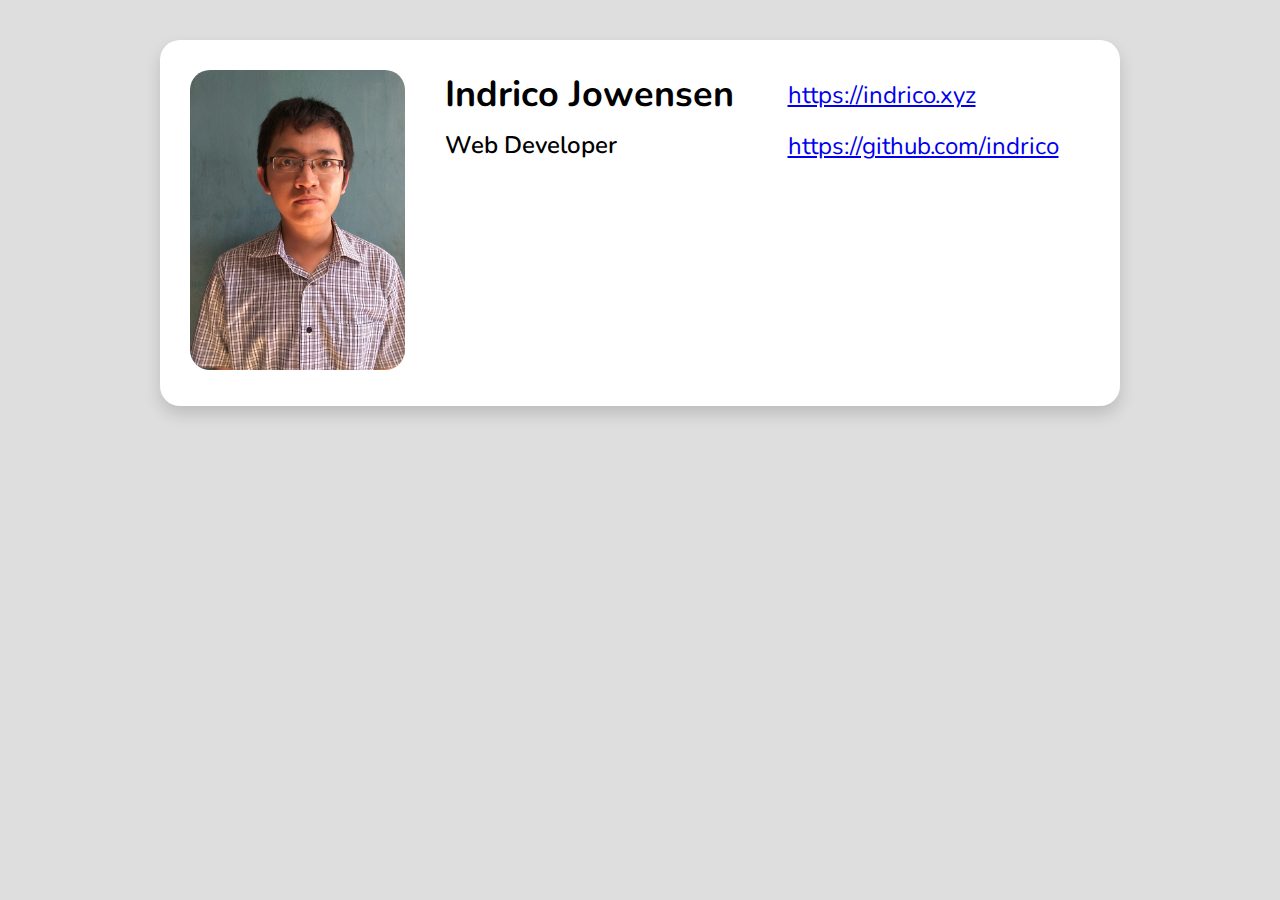
==== index.html @ d7a7d0f8 "Header Profile" ====
<!DOCTYPE html>
<html lang="en">
<head>
  <meta charset="UTF-8">
  <meta http-equiv="X-UA-Compatible" content="IE=edge">
  <meta name="viewport" content="width=device-width, initial-scale=1.0">
  <title>Indrico Portopolio</title>
  <link rel="stylesheet" href="https://cdnjs.cloudflare.com/ajax/libs/font-awesome/5.15.1/css/all.min.css" integrity="sha512-+4zCK9k+qNFUR5X+cKL9EIR+ZOhtIloNl9GIKS57V1MyNsYpYcUrUeQc9vNfzsWfV28IaLL3i96P9sdNyeRssA==" crossorigin="anonymous" />
  <link rel="preconnect" href="https://fonts.gstatic.com">
  <link href="https://fonts.googleapis.com/css2?family=Nunito:wght@400;600;700&display=swap" rel="stylesheet">
  <link rel="stylesheet" href="style.css">
</head>
<body>
  <section class="profile">
    <div class="profile-picture">
      <img src="Image/profile.jpg">
    </div>
    <div class="profile-description">
      <div class="profile-header">
        <div class="profile-name">
          <h2 class="profile-name">Indrico Jowensen</h2>
          <p class="profile-job">Web Developer</p>
        </div>
        <div class="profile-contact">
          <p><i class="fas fa-globe" title="Website"></i><a href='https://indrico.xyz'>https://indrico.xyz</a></p>
          <p><i class="fab fa-github" title="Github"></i><a href='https://github.com/indrico'>https://github.com/indrico</a></p>
        </div>
      </div>
    </div>
  </section>
</body>
</html>
---- style.css ----
* {
    box-sizing: border-box;
    margin: 0;
    padding: 0;
}

body {
    font-family: 'Nunito', sans-serif;
    max-width: 75%;
    margin: auto;
    background: #dedede;
}

section {
    background: white;
    border-radius: 20px;
    box-shadow: 0 .5rem 1rem rgba(0,0,0,.15);
}

.profile {
    display: grid;
    grid-template-columns: 1fr 3fr;
    column-gap: 40px;
    margin-top: 40px;
    margin-bottom: 20px;
    padding: 30px;
}

.profile-picture img {
    width: 100%;
    height: 300px;
    object-fit: cover;
    object-position: 0% 15%;
    border-radius: 20px;
}

.profile-header {
    display: grid;
    grid-template-columns: 1fr 1fr;
    column-gap: 20px;
}

.profile-name {
    font-weight: 700;
    font-size: 36px;
    margin-bottom: 10px;
}

.profile-job {
    font-weight: 600;
    font-size: 24px;
}

.profile-contact {
    display: flex;
    flex-direction: column;
    justify-content: space-around;
}

.profile-contact p {
    font-size: 24px;
}

.profile-contact i {
    margin-right: 10px;
}
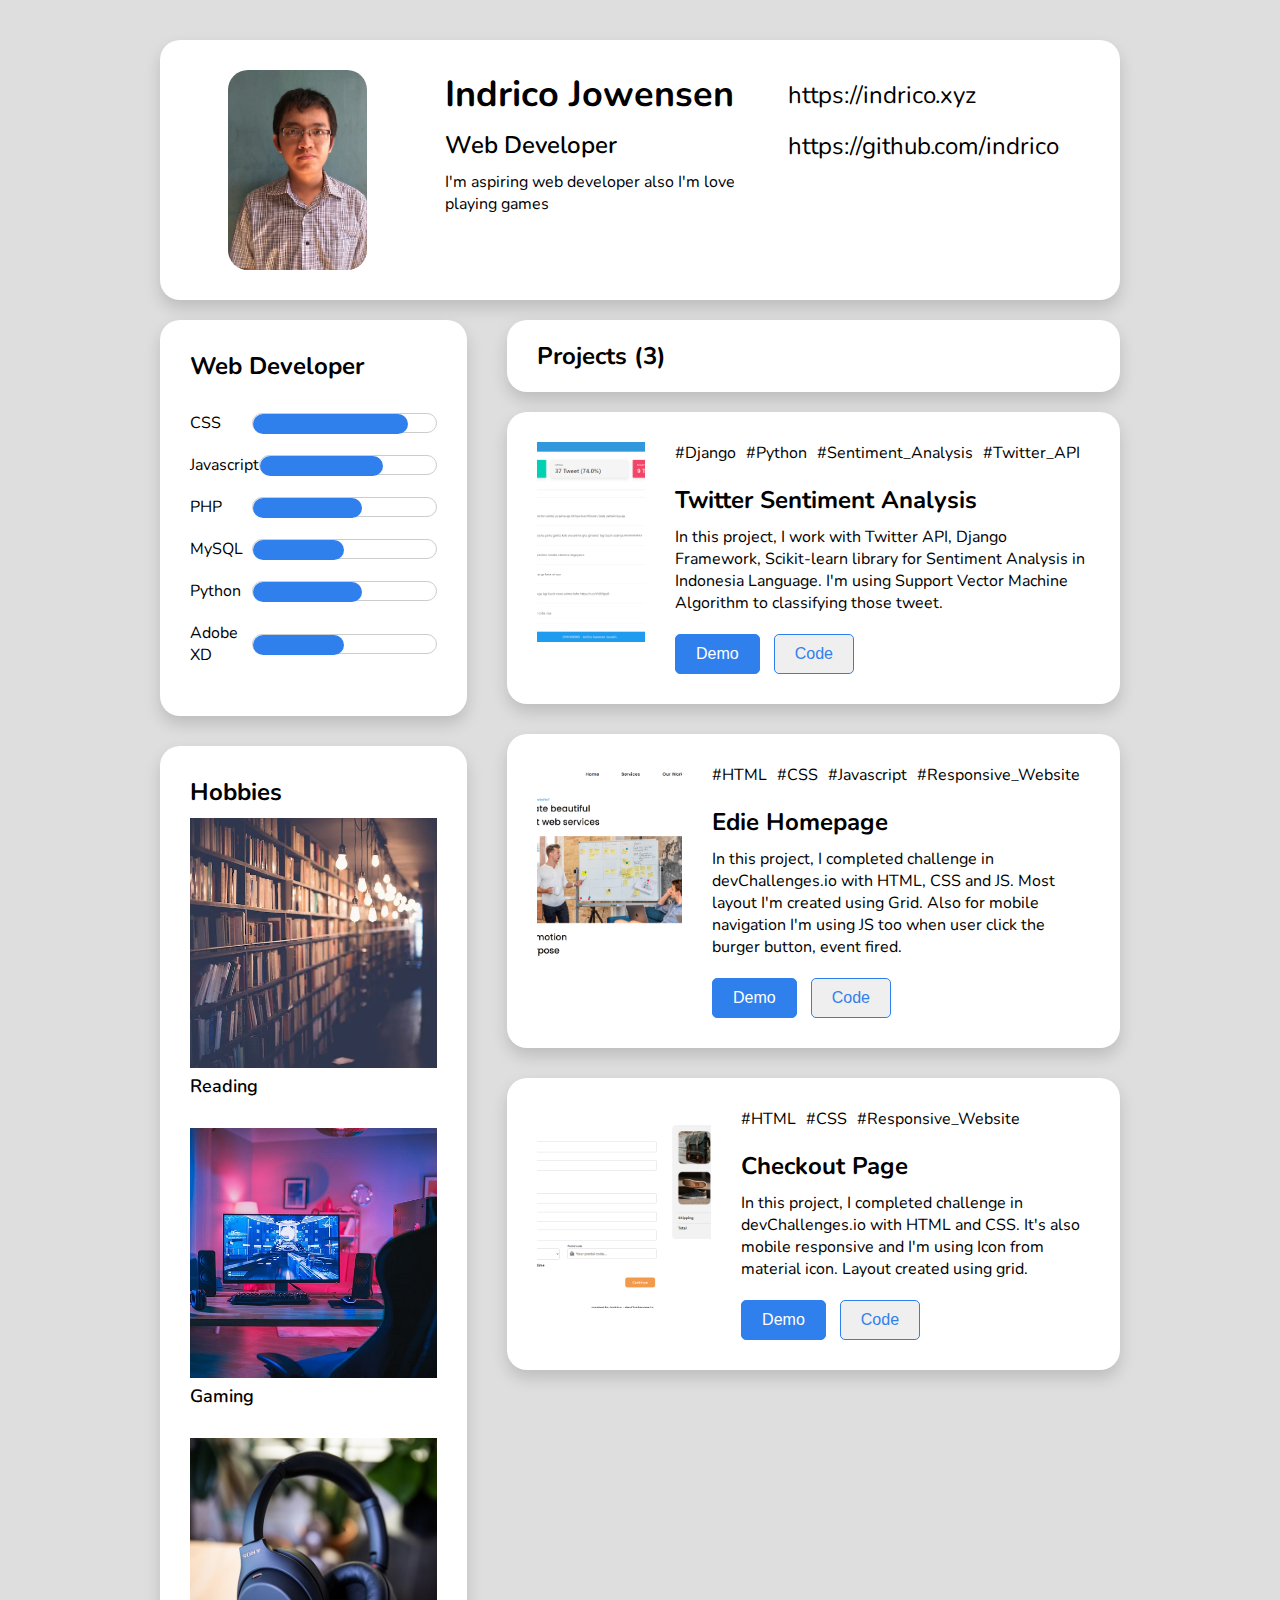
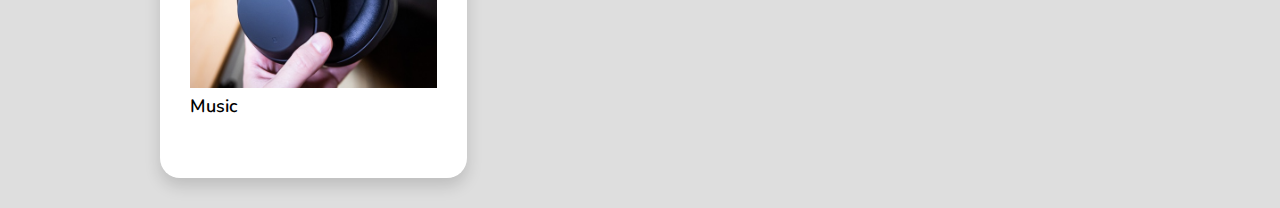
==== commit 2a932800: "Portfolio nearly completed" ====
--- a/index.html
+++ b/index.html
@@ -1,32 +1,185 @@
 <!DOCTYPE html>
 <html lang="en">
+
 <head>
-  <meta charset="UTF-8">
-  <meta http-equiv="X-UA-Compatible" content="IE=edge">
-  <meta name="viewport" content="width=device-width, initial-scale=1.0">
-  <title>Indrico Portopolio</title>
-  <link rel="stylesheet" href="https://cdnjs.cloudflare.com/ajax/libs/font-awesome/5.15.1/css/all.min.css" integrity="sha512-+4zCK9k+qNFUR5X+cKL9EIR+ZOhtIloNl9GIKS57V1MyNsYpYcUrUeQc9vNfzsWfV28IaLL3i96P9sdNyeRssA==" crossorigin="anonymous" />
-  <link rel="preconnect" href="https://fonts.gstatic.com">
-  <link href="https://fonts.googleapis.com/css2?family=Nunito:wght@400;600;700&display=swap" rel="stylesheet">
-  <link rel="stylesheet" href="style.css">
+	<meta charset="UTF-8">
+	<meta http-equiv="X-UA-Compatible" content="IE=edge">
+	<meta name="viewport" content="width=device-width, initial-scale=1.0">
+	<title>Indrico Portopolio</title>
+	<link rel="stylesheet" href="https://cdnjs.cloudflare.com/ajax/libs/font-awesome/5.15.1/css/all.min.css"
+		integrity="sha512-+4zCK9k+qNFUR5X+cKL9EIR+ZOhtIloNl9GIKS57V1MyNsYpYcUrUeQc9vNfzsWfV28IaLL3i96P9sdNyeRssA=="
+		crossorigin="anonymous" />
+	<link rel="preconnect" href="https://fonts.gstatic.com">
+	<link href="https://fonts.googleapis.com/css2?family=Nunito:wght@400;600;700&display=swap" rel="stylesheet">
+	<link rel="stylesheet" href="style.css">
 </head>
+
 <body>
-  <section class="profile">
-    <div class="profile-picture">
-      <img src="Image/profile.jpg">
-    </div>
-    <div class="profile-description">
-      <div class="profile-header">
-        <div class="profile-name">
-          <h2 class="profile-name">Indrico Jowensen</h2>
-          <p class="profile-job">Web Developer</p>
-        </div>
-        <div class="profile-contact">
-          <p><i class="fas fa-globe" title="Website"></i><a href='https://indrico.xyz'>https://indrico.xyz</a></p>
-          <p><i class="fab fa-github" title="Github"></i><a href='https://github.com/indrico'>https://github.com/indrico</a></p>
-        </div>
-      </div>
-    </div>
-  </section>
+	<section class="profile">
+		<div class="profile-picture">
+			<img src="Image/profile.jpg">
+		</div>
+		<div class="profile-description">
+			<div class="profile-header">
+				<div class="profile-name">
+					<h2 class="profile-name">Indrico Jowensen</h2>
+					<p class="profile-job">Web Developer</p>
+				</div>
+				<div class="profile-contact">
+					<p><i class="fas fa-globe" title="Website"></i><a href='https://indrico.xyz'>https://indrico.xyz</a>
+					</p>
+					<p><i class="fab fa-github" title="Github"></i><a
+							href='https://github.com/indrico'>https://github.com/indrico</a></p>
+				</div>
+				<p class="profile-bio">I'm aspiring web developer also I'm love playing games</p>
+			</div>
+		</div>
+	</section>
+
+	<div class="grid">
+		<div class="grid-left">
+			<section class="skill">
+				<h2>Web Developer</h2>
+				<div class="skill-list">
+					<div class="skill-item">
+						<p>CSS</p>
+						<div class="progress" >
+							<div class="progress-bar" id="CSS"></div>
+						</div>
+					</div>
+					<div class="skill-item">
+						<p>Javascript</p>
+						<div class="progress" >
+							<div class="progress-bar" id="Javascript"></div>
+						</div>
+					</div>
+					<div class="skill-item">
+						<p>PHP</p>
+						<div class="progress" >
+							<div class="progress-bar" id="PHP"></div>
+						</div>
+					</div>
+					<div class="skill-item">
+						<p>MySQL</p>
+						<div class="progress" >
+							<div class="progress-bar" id="MySQL"></div>
+						</div>
+					</div>
+					<div class="skill-item">
+						<p>Python</p>
+						<div class="progress" >
+							<div class="progress-bar" id="PHP"></div>
+						</div>
+					</div>
+					<div class="skill-item">
+						<p>Adobe XD</p>
+						<div class="progress" >
+							<div class="progress-bar" id="Adobe-XD"></div>
+						</div>
+					</div>
+				</div>
+			</section>
+			<section class="hobbies">
+				<h2>Hobbies</h2>
+				<div class="hobby-list">
+					<div class="hobby-item">
+						<img src="Image/books.webp">
+						<p>Reading</p>
+					</div>
+					<div class="hobby-item">
+						<img src="Image/gamer_room.jpg">
+						<p>Gaming</p>
+					</div>
+					<div class="hobby-item">
+						<img src="Image/headphone.jpg">
+						<p>Music</p>
+					</div>
+				</div>
+			</section>
+		</div>
+		<div class="grid-right">
+			<section class="project-header">
+				<h2>Projects (3)</h2>
+			</section>
+
+			<section class="projects">
+				<img src='Image/sentiment_analysis.png'>
+				<div class="project-description">
+					<div class="project-hashtags">
+						<div class="hashtag-item">#Django</div>
+						<div class="hashtag-item">#Python</div>
+						<div class="hashtag-item">#Sentiment_Analysis</div>
+						<div class="hashtag-item">#Twitter_API</div>
+					</div>
+					<div class="project-heading">
+						<h2>Twitter Sentiment Analysis</h2>
+					</div>
+					<div class="project-overview">
+						<p>
+							In this project, I work with Twitter API, Django Framework, 
+							Scikit-learn library for Sentiment Analysis in Indonesia Language.
+						
+							I'm using Support Vector Machine Algorithm to classifying those tweet.
+						</p>
+					</div>
+					<div class="demo">
+						<a href='https://indrico-analisa-sentimen.herokuapp.com/'><button class="btn btn-demo">Demo</button></a>
+						<a href='https://github.com/Indrico/Sentiment_Analysis'><button class="btn btn-code">Code</button></a>
+					</div>
+				</div>
+			</section>
+
+			<section class="projects">
+				<img src='Image/edie_homepage.png'>
+				<div class="project-description">
+					<div class="project-hashtags">
+						<div class="hashtag-item">#HTML</div>
+						<div class="hashtag-item">#CSS</div>
+						<div class="hashtag-item">#Javascript</div>
+						<div class="hashtag-item">#Responsive_Website</div>
+					</div>
+					<div class="project-heading">
+						<h2>Edie Homepage</h2>
+					</div>
+					<div class="project-overview">
+						<p>
+							In this project, I completed challenge in devChallenges.io with HTML, CSS and JS.
+							Most layout I'm created using Grid. Also for mobile navigation I'm using JS too when
+							user click the burger button, event fired.
+						</p>
+					</div>
+					<div class="demo">
+						<a href='https://indrico-edie-homepage.netlify.app/'><button class="btn btn-demo">Demo</button></a>
+						<a href='https://github.com/Indrico/edie-homepage'><button class="btn btn-code">Code</button></a>
+					</div>
+				</div>
+			</section>
+			
+			<section class="projects">
+				<img src='Image/checkout_page.png'>
+				<div class="project-description">
+					<div class="project-hashtags">
+						<div class="hashtag-item">#HTML</div>
+						<div class="hashtag-item">#CSS</div>
+						<div class="hashtag-item">#Responsive_Website</div>
+					</div>
+					<div class="project-heading">
+						<h2>Checkout Page</h2>
+					</div>
+					<div class="project-overview">
+						<p>
+							In this project, I completed challenge in devChallenges.io with HTML and CSS.
+							It's also mobile responsive and I'm using Icon from material icon. Layout created using grid.
+						</p>
+					</div>
+					<div class="demo">
+						<a href='https://indrico-checkout-page.netlify.app/'><button class="btn btn-demo">Demo</button></a>
+						<a href='https://github.com/Indrico/checkout-page'><button class="btn btn-code">Code</button></a>
+					</div>
+				</div>
+			</section>
+		</div>
+	</div>
 </body>
+
 </html>--- a/style.css
+++ b/style.css
@@ -26,9 +26,15 @@
     padding: 30px;
 }
 
+.profile-picture {
+    display: flex;
+    justify-content: center;
+    align-items: center;
+}
+
 .profile-picture img {
-    width: 100%;
-    height: 300px;
+    width: 65%;
+    height: 200px;
     object-fit: cover;
     object-position: 0% 15%;
     border-radius: 20px;
@@ -63,4 +69,140 @@
 
 .profile-contact i {
     margin-right: 10px;
+}
+
+.profile-contact p a {
+    text-decoration: none;
+    color: unset;
+}
+
+.grid {
+    display: grid;
+    grid-template-columns: 1fr 2fr;
+    column-gap: 40px;
+}
+
+.skill, .hobbies{
+    padding: 30px;
+    margin-bottom: 30px;
+}
+
+.skill h2{
+    margin-bottom: 30px;
+}
+
+.skill-item {
+    display: grid;
+    align-items: center;
+    grid-template-columns: 1fr 3fr;
+    margin-bottom: 20px;
+}
+
+.progress {
+    height: 20px;
+    background: white;
+    width: 100%;
+    border: 1px solid #ccc;
+    border-radius: 10px;
+}
+
+.progress-bar {
+    height: 20px;
+    background: #2F80ED;
+    border-radius: 10px;
+}
+
+#CSS {
+    width: 85%;
+}
+
+#Javascript {
+    width: 70%;
+}
+
+#PHP {
+    width: 60%;
+}
+
+#Python {
+    width: 60%;
+}
+
+#MySQL {
+    width: 50%;
+}
+
+#Adobe-XD {
+    width: 50%;
+}
+
+.hobbies h2{
+    margin-bottom: 10px;
+}
+
+.hobby-item {
+    margin-bottom: 30px;
+}
+
+.hobby-item p {
+    font-size: 18px;
+    font-weight: 600;
+}
+
+.hobby-item img{
+    width: 100%;
+    height: 250px;
+    object-fit: cover;
+}
+
+.project-header {
+    padding: 20px 30px;
+    margin-bottom: 20px;
+}
+
+.projects{
+    padding: 30px;
+    display: grid;
+    grid-template-columns: 1fr 2fr;
+    column-gap: 30px;
+    margin-bottom: 30px;
+}
+
+.projects img{
+    width: 100%;
+    height: 200px;
+    object-fit: cover;
+}
+
+.project-hashtags{
+    display: flex;
+}
+
+.hashtag-item {
+    margin-right: 10px;
+    margin-bottom: 20px;
+}
+
+.project-heading{
+    margin-bottom: 10px;
+}
+
+.project-overview{
+    margin-bottom: 20px;
+}
+
+.btn {
+    padding: 10px 20px;
+    font-size: 16px;
+    outline: 0;
+    border: 1px solid #2F80ED;
+    border-radius: 5px;
+    color: #2F80ED;
+    margin-right: 10px;
+    cursor: pointer;
+}
+
+.btn-demo{
+    background: #2F80ED;
+    color: white;
 }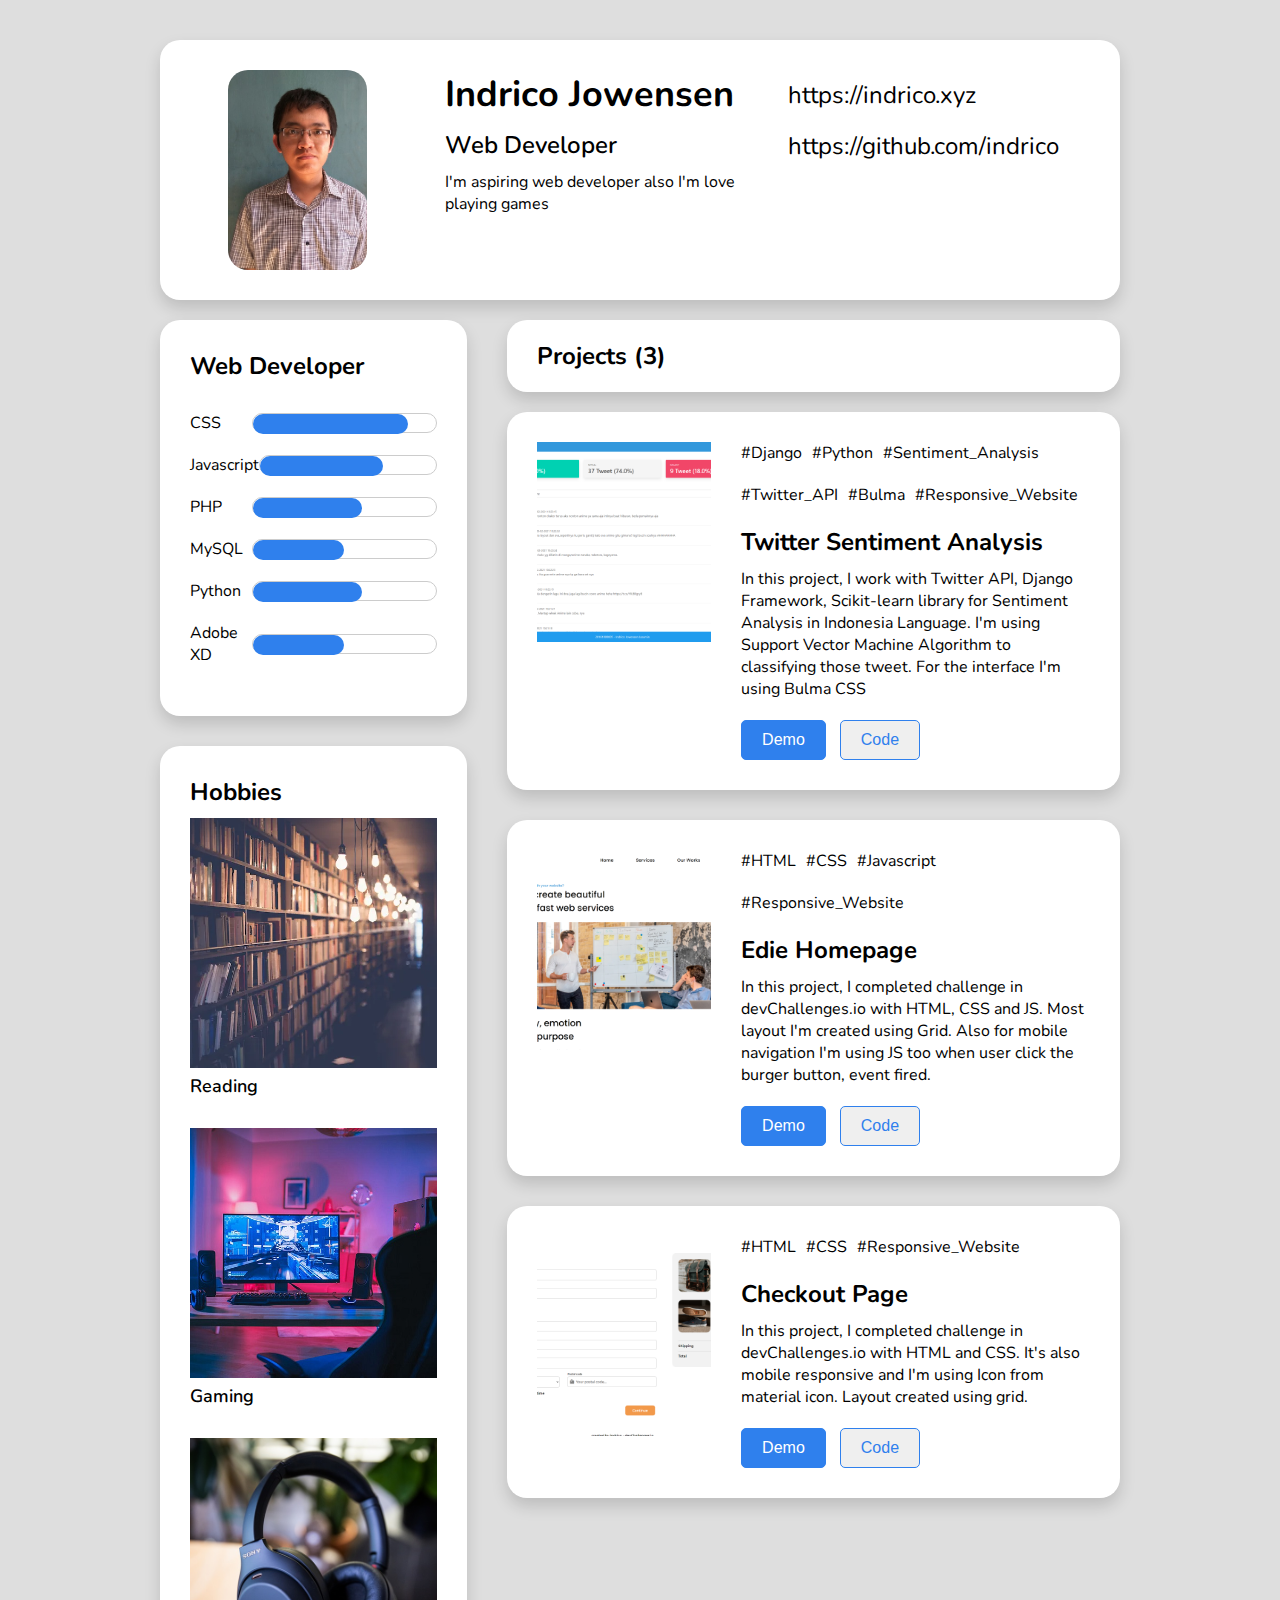
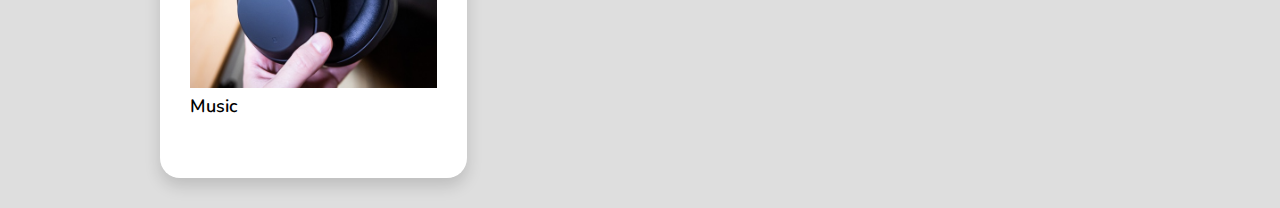
==== commit 1b467002: "Javascript reworked" ====
--- a/index.html
+++ b/index.html
@@ -99,87 +99,16 @@
 		</div>
 		<div class="grid-right">
 			<section class="project-header">
-				<h2>Projects (3)</h2>
+				<h2>Projects <span id='total-project'></span> </h2>
 			</section>
 
-			<section class="projects">
-				<img src='Image/sentiment_analysis.png'>
-				<div class="project-description">
-					<div class="project-hashtags">
-						<div class="hashtag-item">#Django</div>
-						<div class="hashtag-item">#Python</div>
-						<div class="hashtag-item">#Sentiment_Analysis</div>
-						<div class="hashtag-item">#Twitter_API</div>
-					</div>
-					<div class="project-heading">
-						<h2>Twitter Sentiment Analysis</h2>
-					</div>
-					<div class="project-overview">
-						<p>
-							In this project, I work with Twitter API, Django Framework, 
-							Scikit-learn library for Sentiment Analysis in Indonesia Language.
-						
-							I'm using Support Vector Machine Algorithm to classifying those tweet.
-						</p>
-					</div>
-					<div class="demo">
-						<a href='https://indrico-analisa-sentimen.herokuapp.com/'><button class="btn btn-demo">Demo</button></a>
-						<a href='https://github.com/Indrico/Sentiment_Analysis'><button class="btn btn-code">Code</button></a>
-					</div>
-				</div>
-			</section>
-
-			<section class="projects">
-				<img src='Image/edie_homepage.png'>
-				<div class="project-description">
-					<div class="project-hashtags">
-						<div class="hashtag-item">#HTML</div>
-						<div class="hashtag-item">#CSS</div>
-						<div class="hashtag-item">#Javascript</div>
-						<div class="hashtag-item">#Responsive_Website</div>
-					</div>
-					<div class="project-heading">
-						<h2>Edie Homepage</h2>
-					</div>
-					<div class="project-overview">
-						<p>
-							In this project, I completed challenge in devChallenges.io with HTML, CSS and JS.
-							Most layout I'm created using Grid. Also for mobile navigation I'm using JS too when
-							user click the burger button, event fired.
-						</p>
-					</div>
-					<div class="demo">
-						<a href='https://indrico-edie-homepage.netlify.app/'><button class="btn btn-demo">Demo</button></a>
-						<a href='https://github.com/Indrico/edie-homepage'><button class="btn btn-code">Code</button></a>
-					</div>
-				</div>
-			</section>
-			
-			<section class="projects">
-				<img src='Image/checkout_page.png'>
-				<div class="project-description">
-					<div class="project-hashtags">
-						<div class="hashtag-item">#HTML</div>
-						<div class="hashtag-item">#CSS</div>
-						<div class="hashtag-item">#Responsive_Website</div>
-					</div>
-					<div class="project-heading">
-						<h2>Checkout Page</h2>
-					</div>
-					<div class="project-overview">
-						<p>
-							In this project, I completed challenge in devChallenges.io with HTML and CSS.
-							It's also mobile responsive and I'm using Icon from material icon. Layout created using grid.
-						</p>
-					</div>
-					<div class="demo">
-						<a href='https://indrico-checkout-page.netlify.app/'><button class="btn btn-demo">Demo</button></a>
-						<a href='https://github.com/Indrico/checkout-page'><button class="btn btn-code">Code</button></a>
-					</div>
-				</div>
-			</section>
+			<div class="projects-list">
+				
+			</div>
 		</div>
 	</div>
+
+	<script src="script.js"></script>
 </body>
 
 </html>--- a/style.css
+++ b/style.css
@@ -176,11 +176,17 @@
 
 .project-hashtags{
     display: flex;
+    flex-wrap: wrap;
 }
 
 .hashtag-item {
     margin-right: 10px;
     margin-bottom: 20px;
+}
+
+.hashtag-item:hover {
+    text-decoration: underline;
+    cursor: pointer;
 }
 
 .project-heading{
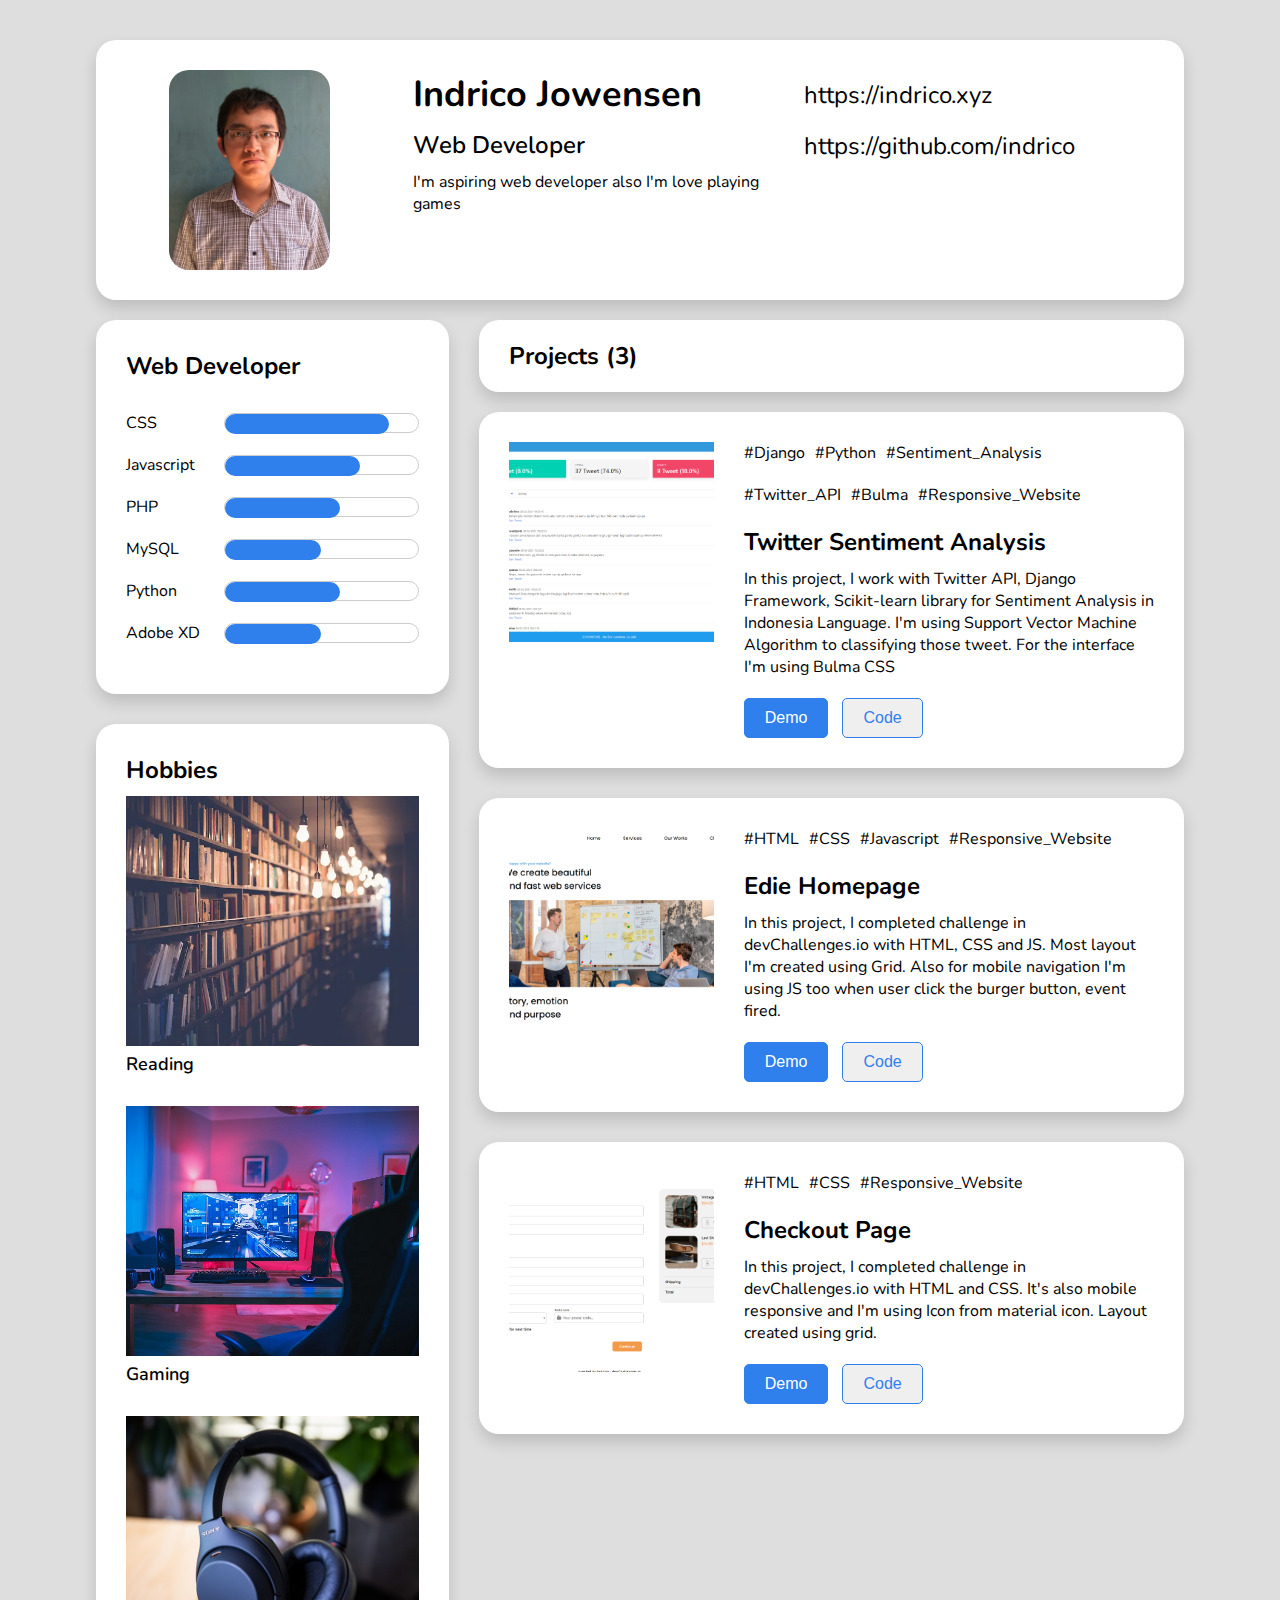
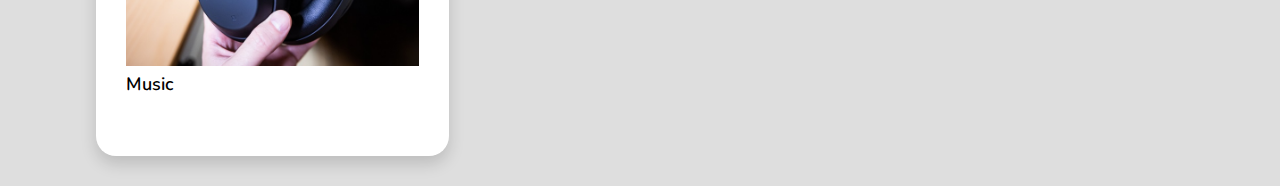
==== commit b826a97a: "Tambah lagi" ====
--- a/index.html
+++ b/index.html
@@ -9,6 +9,8 @@
 	<link rel="stylesheet" href="https://cdnjs.cloudflare.com/ajax/libs/font-awesome/5.15.1/css/all.min.css"
 		integrity="sha512-+4zCK9k+qNFUR5X+cKL9EIR+ZOhtIloNl9GIKS57V1MyNsYpYcUrUeQc9vNfzsWfV28IaLL3i96P9sdNyeRssA=="
 		crossorigin="anonymous" />
+	<link rel="canonical" href="https://indrico.xyz/portfolio">
+	<link rel="amphtml" href="https://indrico.xyz/portfolio/index.amp.html">
 	<link rel="preconnect" href="https://fonts.gstatic.com">
 	<link href="https://fonts.googleapis.com/css2?family=Nunito:wght@400;600;700&display=swap" rel="stylesheet">
 	<link rel="stylesheet" href="style.css">
--- a/style.css
+++ b/style.css
@@ -211,4 +211,41 @@
 .btn-demo{
     background: #2F80ED;
     color: white;
+}
+
+@media (max-width: 1400px){
+    body{
+        max-width: 85%;
+    }
+    .grid{
+        column-gap: 30px;
+    }
+    .skill-item{
+        grid-template-columns: 1fr 2fr;
+    }
+}
+
+@media (max-width: 480px){
+    .profile{
+        grid-template-columns: 1fr;
+    }
+    .profile-header{
+        grid-template-columns: 1fr;
+    }
+    .profile-contact p {
+        font-size: 16px;
+        margin-bottom: 1rem;
+    }
+    .grid{
+        grid-template-columns: 1fr;
+    }
+    .projects{
+        grid-template-columns: 1fr;
+    }
+    .projects img{
+        margin-bottom: 1rem;
+    }
+    .project-hashtags{
+        font-size: 13px;
+    }
 }